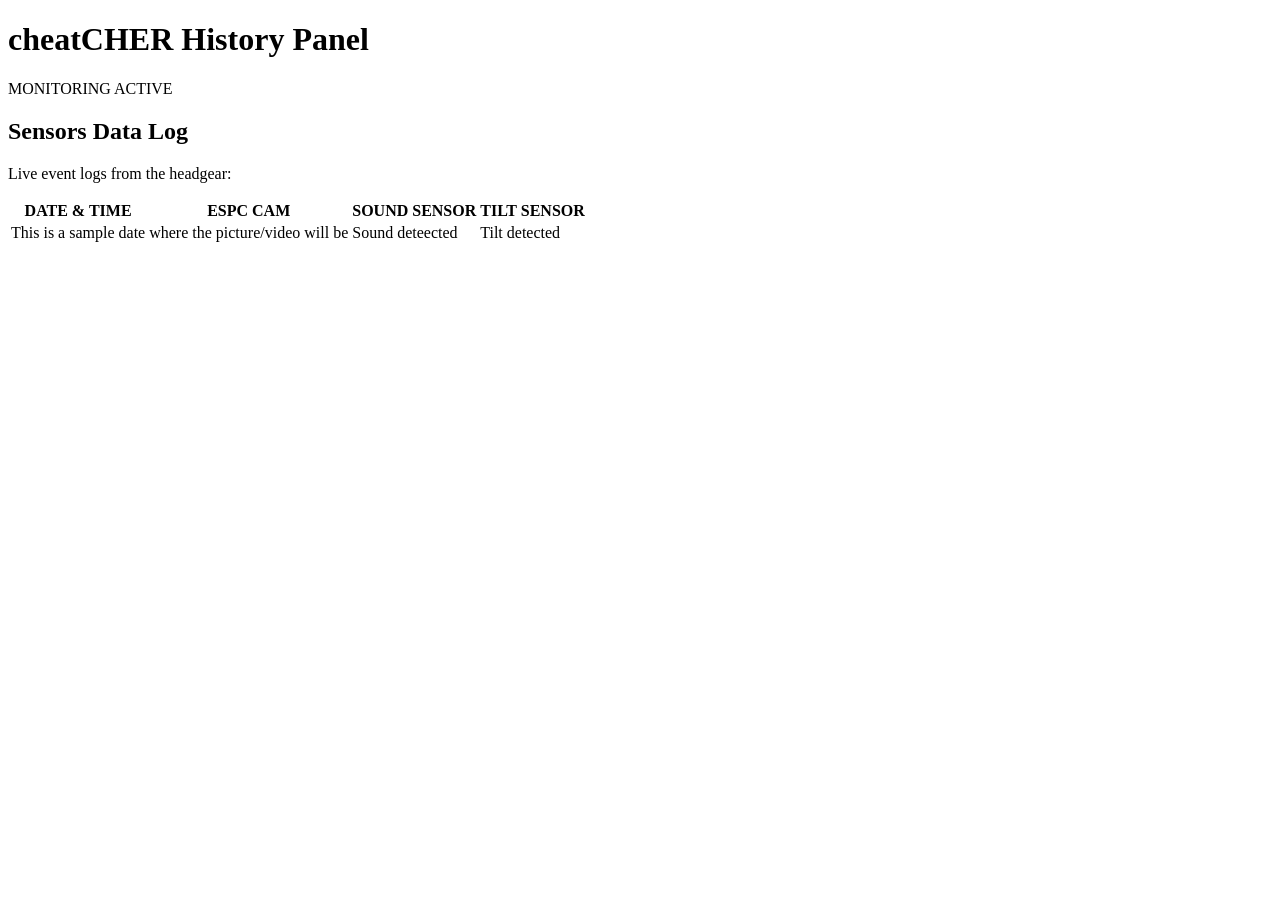
==== dashboard.html @ 7ee53c7b "Finalized cheatCHER HTML layout" ====
<!DOCTYPE html>
<html lang="en">
<head>
    <meta charset="UTF-8">
    <meta name="viewport" content="width=device-width, initial-scale=1.0">
    <title>Anti-Cheating Headgear Terminal</title>
    <link rel="stylesheet" href="style.css">
</head>
<body>

<main id="dashboard-container" class="dashboard-panel hide">
        
        <header class="main-header">
            <h1>cheatCHER History Panel</h1>
            <div id="system-status" class="status-indicator">MONITORING ACTIVE</div>  <!-- make sure this will change once the device is offline -->
        </header>

        <div class="dashboard-layout">
            
            <section class="panel-box data-section">
    <h2> Sensors Data Log</h2>
    <p>Live event logs from the headgear:</p>
    
    <div class="table-wrapper">
        <table>
            <thead>
                <tr>
                    <th>DATE & TIME</th>
                    <th>ESPC CAM</th>
                    <th>SOUND SENSOR</th>
                    <th>TILT SENSOR</th>
                </tr>
            </thead>
            
            <tbody id="log-table-body">
                
                <tr class="row-alert">
                    <td>This is a sample date</td>
                    <td>where the picture/video will be </td>
                    <td>Sound deteected</td>
                    <td>Tilt detected</td>
                </tr>
                

            </tbody>
        </table>
    </div>
</section>

        </div>
    </main>

    <script src="script.js"></script>
</body>
</html>
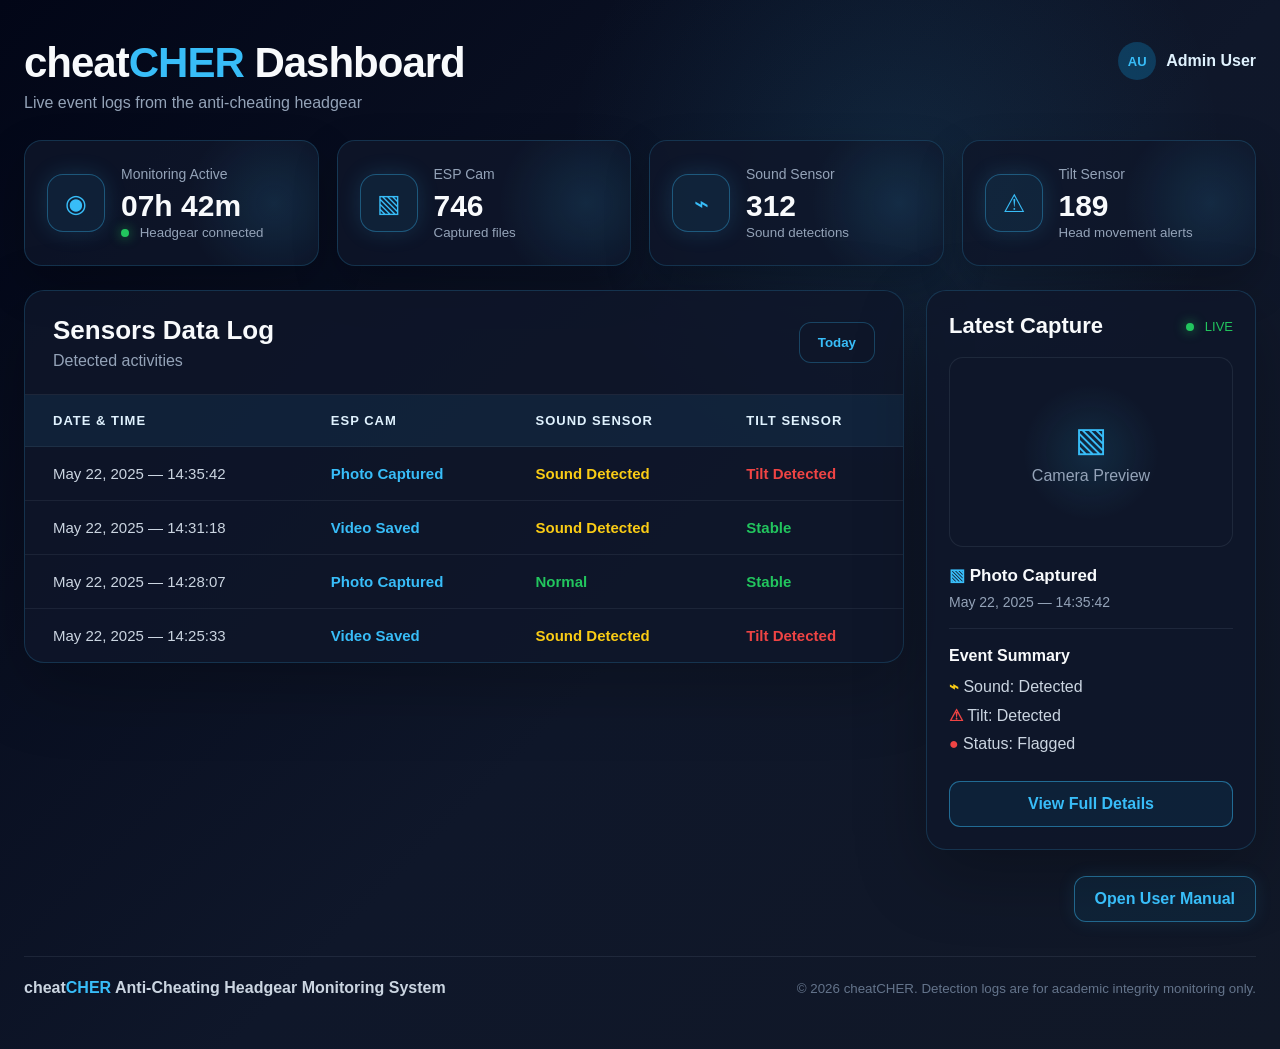
==== commit 61eb3b09: "Updated login and dashboard UI design" ====
--- a/dashboard.html
+++ b/dashboard.html
@@ -1,55 +1,193 @@
 <!DOCTYPE html>
 <html lang="en">
 <head>
-    <meta charset="UTF-8">
-    <meta name="viewport" content="width=device-width, initial-scale=1.0">
-    <title>Anti-Cheating Headgear Terminal</title>
-    <link rel="stylesheet" href="style.css">
+  <meta charset="UTF-8">
+  <meta name="viewport" content="width=device-width, initial-scale=1.0">
+  <title>cheatCHER Dashboard</title>
+  <link rel="stylesheet" href="style.css">
 </head>
-<body>
 
-<main id="dashboard-container" class="dashboard-panel hide">
-        
-        <header class="main-header">
-            <h1>cheatCHER History Panel</h1>
-            <div id="system-status" class="status-indicator">MONITORING ACTIVE</div>  <!-- make sure this will change once the device is offline -->
-        </header>
+<body class="simple-dashboard-body">
 
-        <div class="dashboard-layout">
-            
-            <section class="panel-box data-section">
-    <h2> Sensors Data Log</h2>
-    <p>Live event logs from the headgear:</p>
-    
-    <div class="table-wrapper">
-        <table>
+  <main class="simple-dashboard">
+
+    <!-- TOP HEADER -->
+    <header class="simple-dashboard-header">
+
+      <div>
+        <h1>cheat<span>CHER</span> Dashboard</h1>
+        <p>Live event logs from the anti-cheating headgear</p>
+      </div>
+
+      <div class="header-right">
+
+  <details class="admin-menu">
+    <summary>
+      <div class="admin-avatar">AU</div>
+      <p>Admin User</p>
+    </summary>
+
+    <div class="admin-dropdown">
+      <a href="login.html">Logout</a>
+    </div>
+  </details>
+
+</div>
+
+    </header>
+
+    <!-- SUMMARY CARDS -->
+    <section class="dashboard-cards">
+
+      <a href="#sensors-log" class="info-card monitoring-card">
+        <div class="card-icon">◉</div>
+        <div>
+          <p>Monitoring Active</p>
+          <h2>07h 42m</h2>
+          <small><span></span> Headgear connected</small>
+        </div>
+       </a>
+
+       <a href="#latest-capture" class="info-card">
+        <div class="card-icon">▧</div>
+        <div>
+          <p>ESP Cam</p>
+          <h2>746</h2>
+          <small>Captured files</small>
+        </div>
+      </a>
+
+      <a href="#sensors-log" class="info-card">
+        <div class="card-icon">⌁</div>
+        <div>
+          <p>Sound Sensor</p>
+          <h2>312</h2>
+          <small>Sound detections</small>
+        </div>
+      </a>
+
+      <a href="#sensors-log" class="info-card">
+        <div class="card-icon">⚠</div>
+        <div>
+          <p>Tilt Sensor</p>
+          <h2>189</h2>
+          <small>Head movement alerts</small>
+        </div>
+      </a>
+
+    </section>
+
+    <!-- TABLE + LATEST CAPTURE -->
+    <section class="dashboard-lower-grid">
+
+      <!-- DATA TABLE -->
+      <section class="data-panel" id="sensors-log">
+
+        <div class="panel-header">
+          <div>
+            <h2>Sensors Data Log</h2>
+            <p>Detected activities</p>
+          </div>
+
+          <button class="filter-btn">Today</button>
+        </div>
+
+        <div class="table-wrapper">
+          <table class="sensor-table">
             <thead>
-                <tr>
-                    <th>DATE & TIME</th>
-                    <th>ESPC CAM</th>
-                    <th>SOUND SENSOR</th>
-                    <th>TILT SENSOR</th>
-                </tr>
+              <tr>
+                <th>Date & Time</th>
+                <th>ESP Cam</th>
+                <th>Sound Sensor</th>
+                <th>Tilt Sensor</th>
+              </tr>
             </thead>
-            
+
             <tbody id="log-table-body">
-                
-                <tr class="row-alert">
-                    <td>This is a sample date</td>
-                    <td>where the picture/video will be </td>
-                    <td>Sound deteected</td>
-                    <td>Tilt detected</td>
-                </tr>
-                
+  <tr class="log-row">
+    <td>May 22, 2025 — 14:35:42</td>
+    <td><span class="cyan-text">Photo Captured</span></td>
+    <td><span class="yellow-text">Sound Detected</span></td>
+    <td><span class="red-text">Tilt Detected</span></td>
+  </tr>
 
-            </tbody>
-        </table>
+  <tr class="log-row">
+    <td>May 22, 2025 — 14:31:18</td>
+    <td><span class="cyan-text">Video Saved</span></td>
+    <td><span class="yellow-text">Sound Detected</span></td>
+    <td><span class="green-text">Stable</span></td>
+  </tr>
+
+  <tr class="log-row">
+    <td>May 22, 2025 — 14:28:07</td>
+    <td><span class="cyan-text">Photo Captured</span></td>
+    <td><span class="green-text">Normal</span></td>
+    <td><span class="green-text">Stable</span></td>
+  </tr>
+
+  <tr class="log-row">
+    <td>May 22, 2025 — 14:25:33</td>
+    <td><span class="cyan-text">Video Saved</span></td>
+    <td><span class="yellow-text">Sound Detected</span></td>
+    <td><span class="red-text">Tilt Detected</span></td>
+  </tr>
+</tbody>
+          </table>
+          <div class="empty-state is-hidden">
+             <div class="empty-icon">◎</div>
+             <h3>No detection records yet</h3>
+             <p>Waiting for headgear activity from the ESP Cam, sound sensor, and tilt sensor.</p>
+        </div>
+     </div>
+
+      </section>
+
+      <!-- LATEST CAPTURE -->
+      <aside class="latest-capture-card" id="latest-capture">
+
+  <div class="latest-header">
+    <h2>Latest Capture</h2>
+    <p><span></span> Live</p>
+  </div>
+
+  <div class="capture-box" id="latest-preview">
+    <div>
+      <span>▧</span>
+      <p>Camera Preview</p>
     </div>
+  </div>
+
+  <div class="capture-info">
+    <h3 id="latest-title"><span class="cyan-text">▧</span> Photo Captured</h3>
+    <p id="latest-date">May 22, 2025 — 14:35:42</p>
+  </div>
+
+  <div class="event-summary">
+    <h4>Event Summary</h4>
+    <p id="latest-sound"><span class="yellow-text">⌁</span> Sound: Detected</p>
+    <p id="latest-tilt"><span class="red-text">⚠</span> Tilt: Detected</p>
+    <p id="latest-status"><span class="red-text">●</span> Status: Flagged</p>
+  </div>
+
+  <a href="capture-details.html?id=event-001" class="details-btn" id="view-details-link">
+    View Full Details
+  </a>
+
+</aside>
+
+    </section>
+<section class="manual-button-section">
+  <a href="manual.html" class="manual-page-btn">
+    Open User Manual
+  </a>
 </section>
 
-        </div>
-    </main>
+<footer class="dashboard-footer">
+  <p>cheat<span>CHER</span> Anti-Cheating Headgear Monitoring System</p>
+  <small>© 2026 cheatCHER. Detection logs are for academic integrity monitoring only.</small>
+</footer>
 
-    <script src="script.js"></script>
+</main>
+<!-- <script src="script.js"></script> -->
 </body>
 </html>
--- a/style.css
+++ b/style.css
@@ -0,0 +1,1274 @@
+:root {
+  --dark-navy: #0F172A;
+  --deep-blue: #1E293B;
+  --cyan: #38BDF8;
+  --light-cyan: #E0F2FE;
+  --white: #F8FAFC;
+  --gray-text: #94A3B8;
+  --green: #22C55E;
+  --yellow: #FACC15;
+  --red-alert: #EF4444;
+
+  --page-bg: #020617;
+  --card-bg: rgba(15, 23, 42, 0.82);
+  --card-border: rgba(56, 189, 248, 0.18);
+  --soft-border: rgba(148, 163, 184, 0.12);
+}
+
+* {
+  margin: 0;
+  padding: 0;
+  box-sizing: border-box;
+}
+
+html {
+  min-height: 100%;
+  scroll-behavior: smooth;
+}
+
+body {
+  min-height: 100%;
+  overflow-x: hidden;
+  overflow-y: auto;
+  background-color: var(--dark-navy);
+  color: var(--white);
+  font-family: Arial, Helvetica, sans-serif;
+}
+
+a {
+  color: inherit;
+}
+
+button,
+input {
+  font-family: inherit;
+}
+
+/* LOGIN PAGE */
+.login-page {
+  min-height: 100vh;
+  display: grid;
+  grid-template-columns: minmax(0, 1.15fr) minmax(420px, 0.85fr);
+  background: var(--dark-navy);
+  color: var(--white);
+}
+
+/* LEFT SIDE */
+.hero-side {
+  position: relative;
+  min-height: 100vh;
+  padding: 34px 52px 30px;
+  overflow: hidden;
+  background:
+    linear-gradient(rgba(56, 189, 248, 0.045) 1px, transparent 1px),
+    linear-gradient(90deg, rgba(56, 189, 248, 0.045) 1px, transparent 1px),
+    #020617;
+  background-size: 72px 72px;
+}
+
+.brand {
+  display: flex;
+  align-items: center;
+  gap: 22px;
+  margin-bottom: 76px;
+}
+
+.brand-mark {
+  width: 96px;
+  height: 96px;
+  min-width: 96px;
+  min-height: 96px;
+  display: grid;
+  place-items: center;
+  overflow: hidden;
+  border: 3px solid var(--cyan);
+  border-radius: 24px;
+  background: rgba(15, 23, 42, 0.38);
+  box-shadow:
+    0 0 22px rgba(56, 189, 248, 0.22),
+    inset 0 0 16px rgba(56, 189, 248, 0.08);
+}
+
+.brand-headgear-logo {
+  width: 78px;
+  height: 78px;
+  max-width: 78px;
+  max-height: 78px;
+  object-fit: contain;
+  display: block;
+  filter:
+    drop-shadow(0 0 8px rgba(56, 189, 248, 0.45))
+    drop-shadow(0 8px 10px rgba(0, 0, 0, 0.45));
+}
+
+.brand h3 {
+  font-size: 42px;
+  font-weight: 900;
+  line-height: 1;
+  letter-spacing: -1px;
+}
+
+.brand span,
+.hero-content span,
+.login-subtitle span {
+  color: var(--cyan);
+}
+
+.hero-content {
+  max-width: 720px;
+}
+
+.hero-content h1 {
+  font-size: 66px;
+  line-height: 0.95;
+  letter-spacing: -2.5px;
+  margin-bottom: 18px;
+}
+
+.tagline {
+  font-size: 19px;
+  line-height: 1.45;
+  color: #cbd5e1;
+}
+
+.tagline::after {
+  content: "";
+  display: block;
+  width: 120px;
+  height: 3px;
+  margin-top: 24px;
+  background: linear-gradient(90deg, var(--cyan), transparent);
+  border-radius: 999px;
+}
+
+.hero-showcase {
+  display: block;
+  position: relative;
+  min-height: auto;
+  margin-top: 56px;
+}
+
+.feature-list {
+  width: min(620px, 100%);
+  max-width: 620px;
+  display: grid;
+  gap: 32px;
+}
+
+.feature-card {
+  display: grid;
+  grid-template-columns: 110px 1fr;
+  align-items: center;
+  gap: 28px;
+  max-width: 620px;
+}
+
+.feature-icon {
+  width: 90px;
+  height: 90px;
+  flex-shrink: 0;
+  border-radius: 50%;
+  display: grid;
+  place-items: center;
+  color: var(--cyan);
+  border: 1.6px solid rgba(56, 189, 248, 0.25);
+  background: rgba(3, 10, 28, 0.34);
+  box-shadow:
+    inset 0 0 0 1px rgba(56, 189, 248, 0.08),
+    0 0 26px rgba(56, 189, 248, 0.12);
+}
+
+.feature-svg {
+  width: 42px;
+  height: 42px;
+  display: block;
+}
+
+.feature-card h4 {
+  font-size: 26px;
+  line-height: 1.15;
+  font-weight: 900;
+  margin-bottom: 6px;
+  color: var(--white);
+}
+
+.feature-card p {
+  max-width: 440px;
+  color: #A5B4C8;
+  font-size: 15px;
+  line-height: 1.55;
+}
+
+/* If old headgear display still exists in HTML, hide it */
+.device-area,
+.device-img,
+.device-dots,
+.device-ring,
+.device-base-glow {
+  display: none;
+}
+
+/* RIGHT SIDE */
+
+.login-side {
+  position: relative;
+  min-height: 100vh;
+  padding: 42px 58px;
+  background: linear-gradient(145deg, #020617, #0F172A);
+  display: flex;
+  justify-content: center;
+  align-items: center;
+}
+
+.system-status {
+  position: absolute;
+  top: 42px;
+  right: 58px;
+  display: flex;
+  align-items: center;
+  gap: 10px;
+  color: #cbd5e1;
+  font-size: 14px;
+}
+
+.status-dot {
+  width: 9px;
+  height: 9px;
+  border-radius: 50%;
+  background: var(--green);
+  box-shadow: 0 0 12px rgba(34, 197, 94, 0.9);
+}
+
+/* LOGIN CARD */
+.login-box {
+  width: 100%;
+  max-width: 500px;
+  padding: 46px;
+  border-radius: 30px;
+  background: rgba(15, 23, 42, 0.88);
+  border: 1px solid rgba(56, 189, 248, 0.28);
+  box-shadow: 0 30px 90px rgba(0, 0, 0, 0.35);
+}
+
+.lock-icon {
+  width: 74px;
+  height: 74px;
+  margin: 0 auto 26px;
+  border-radius: 50%;
+  border: 1px solid rgba(56, 189, 248, 0.45);
+  background:
+    url("data:image/svg+xml,%3Csvg width='38' height='38' viewBox='0 0 24 24' fill='none' xmlns='http://www.w3.org/2000/svg'%3E%3Cpath d='M7 10V8C7 5.24 9.24 3 12 3C14.76 3 17 5.24 17 8V10' stroke='%2338BDF8' stroke-width='1.8' stroke-linecap='round'/%3E%3Crect x='5' y='10' width='14' height='10' rx='2' stroke='%2338BDF8' stroke-width='1.8'/%3E%3Cpath d='M12 14V16.5' stroke='%2338BDF8' stroke-width='1.8' stroke-linecap='round'/%3E%3C/svg%3E")
+    center / 38px no-repeat,
+    rgba(56, 189, 248, 0.08);
+}
+
+.login-box h2 {
+  text-align: center;
+  font-size: 30px;
+  margin-bottom: 8px;
+}
+
+.login-subtitle {
+  text-align: center;
+  color: #94A3B8;
+  margin-bottom: 34px;
+}
+
+.input-group {
+  margin-bottom: 22px;
+}
+
+.input-group label {
+  display: block;
+  margin-bottom: 9px;
+  font-weight: 700;
+}
+
+.input-group input {
+  width: 100%;
+  padding: 16px;
+  border-radius: 14px;
+  border: 1px solid rgba(148, 163, 184, 0.42);
+  background: rgba(15, 23, 42, 0.72);
+  color: var(--white);
+  outline: none;
+}
+
+.input-group input::placeholder {
+  color: #94A3B8;
+}
+
+.input-group input:focus {
+  border-color: var(--cyan);
+  box-shadow: 0 0 0 4px rgba(56, 189, 248, 0.18);
+}
+
+.error-hide {
+  display: none;
+}
+
+#login-error-msg {
+  color: var(--red-alert);
+  font-weight: 700;
+  margin-bottom: 16px;
+}
+
+.login-options {
+  display: flex;
+  justify-content: space-between;
+  align-items: center;
+  gap: 14px;
+  margin: 6px 0 24px;
+  color: #cbd5e1;
+  font-size: 14px;
+}
+
+.login-options a,
+.login-options a:visited {
+  color: var(--cyan);
+  text-decoration: none;
+  font-weight: 700;
+}
+
+.login-options a:hover {
+  color: var(--light-cyan);
+  text-decoration: underline;
+}
+
+#login-btn {
+  width: 100%;
+  padding: 16px;
+  border: none;
+  border-radius: 15px;
+  background: linear-gradient(135deg, #22d3ee, #0ea5e9, #2563eb);
+  color: white;
+  font-size: 16px;
+  font-weight: 900;
+  cursor: pointer;
+  box-shadow: 0 16px 30px rgba(14, 165, 233, 0.28);
+  transition: 0.2s ease;
+}
+
+#login-btn:hover {
+  transform: translateY(-2px);
+}
+
+/* LOGIN RESPONSIVE */
+@media (max-width: 1150px) {
+  .login-page {
+    grid-template-columns: 1fr;
+  }
+
+  .hero-side {
+    min-height: auto;
+    padding: 34px 36px 40px;
+  }
+
+  .login-side {
+    min-height: auto;
+    padding: 50px 36px;
+    display: flex;
+    flex-direction: column;
+    align-items: center;
+    justify-content: center;
+  }
+
+  .system-status {
+    position: static;
+    margin-bottom: 24px;
+    justify-content: center;
+    align-self: center;
+  }
+}
+
+@media (max-width: 900px) {
+  .brand {
+    margin-bottom: 52px;
+  }
+
+  .brand-mark {
+    width: 82px;
+    height: 82px;
+    min-width: 82px;
+    min-height: 82px;
+  }
+
+  .brand-headgear-logo {
+    width: 66px;
+    height: 66px;
+    max-width: 66px;
+    max-height: 66px;
+  }
+
+  .brand h3 {
+    font-size: 34px;
+  }
+
+  .feature-card {
+    grid-template-columns: 88px 1fr;
+    gap: 22px;
+  }
+
+  .feature-icon {
+    width: 74px;
+    height: 74px;
+  }
+}
+
+@media (max-width: 700px) {
+  .brand {
+    gap: 14px;
+    margin-bottom: 38px;
+  }
+
+  .brand-mark {
+    width: 72px;
+    height: 72px;
+    min-width: 72px;
+    min-height: 72px;
+    border-radius: 18px;
+  }
+
+  .brand-headgear-logo {
+    width: 58px;
+    height: 58px;
+    max-width: 58px;
+    max-height: 58px;
+  }
+
+  .brand h3 {
+    font-size: 28px;
+  }
+
+  .hero-content h1 {
+    font-size: 52px;
+  }
+
+  .tagline {
+    font-size: 17px;
+  }
+
+  .feature-card {
+    align-items: flex-start;
+  }
+
+  .login-box {
+    padding: 34px 26px;
+  }
+}
+
+/* DASHBOARD PAGE */
+body.simple-dashboard-body {
+  min-height: 100vh;
+  overflow-x: hidden;
+  overflow-y: auto;
+  background:
+    radial-gradient(circle at 70% 15%, rgba(56, 189, 248, 0.10), transparent 26%),
+    linear-gradient(135deg, #020617, #0F172A 55%, #111827);
+  color: var(--white);
+}
+
+.simple-dashboard {
+  width: min(1260px, calc(100% - 48px));
+  margin: 0 auto;
+  padding: 42px 0;
+}
+
+/* HEADER */
+.simple-dashboard-header {
+  display: flex;
+  justify-content: space-between;
+  align-items: flex-start;
+  gap: 24px;
+  margin-bottom: 28px;
+}
+
+.simple-dashboard-header h1 {
+  font-size: 42px;
+  line-height: 1;
+  letter-spacing: -1px;
+  margin-bottom: 10px;
+}
+
+.simple-dashboard-header h1 span {
+  color: var(--cyan);
+}
+
+.simple-dashboard-header p {
+  color: #94A3B8;
+  font-size: 16px;
+}
+
+.header-right {
+  display: flex;
+  align-items: center;
+  gap: 18px;
+}
+
+/* ADMIN USER DROPDOWN */
+.admin-menu {
+  position: relative;
+}
+
+.admin-menu summary {
+  list-style: none;
+  display: flex;
+  align-items: center;
+  gap: 10px;
+  cursor: pointer;
+  color: #E0F2FE;
+}
+
+.admin-menu summary::-webkit-details-marker {
+  display: none;
+}
+
+.admin-avatar {
+  width: 38px;
+  height: 38px;
+  border-radius: 50%;
+  display: grid;
+  place-items: center;
+  background: rgba(14, 165, 233, 0.25);
+  color: var(--cyan);
+  font-size: 13px;
+  font-weight: 900;
+}
+
+.admin-menu summary p {
+  color: #E0F2FE;
+  font-weight: 700;
+}
+
+.admin-dropdown {
+  position: absolute;
+  right: 0;
+  top: 48px;
+  width: 140px;
+  padding: 8px;
+  border-radius: 12px;
+  background: #0F172A;
+  border: 1px solid rgba(56, 189, 248, 0.25);
+  box-shadow: 0 18px 40px rgba(0, 0, 0, 0.35);
+  z-index: 20;
+}
+
+.admin-dropdown a {
+  display: block;
+  padding: 10px 12px;
+  border-radius: 8px;
+  color: #E0F2FE;
+  text-decoration: none;
+  font-weight: 700;
+}
+
+.admin-dropdown a:hover {
+  background: rgba(56, 189, 248, 0.10);
+  color: var(--cyan);
+}
+
+/* SUMMARY CARDS */
+.dashboard-cards {
+  display: grid;
+  grid-template-columns: repeat(4, 1fr);
+  gap: 18px;
+  margin-bottom: 24px;
+}
+
+.info-card {
+  min-height: 126px;
+  padding: 22px;
+  border-radius: 18px;
+  display: flex;
+  align-items: center;
+  gap: 16px;
+  text-decoration: none;
+  color: inherit;
+  cursor: pointer;
+  background:
+    radial-gradient(circle at 85% 50%, rgba(56, 189, 248, 0.12), transparent 34%),
+    rgba(15, 23, 42, 0.82);
+  border: 1px solid rgba(56, 189, 248, 0.18);
+  box-shadow: 0 18px 45px rgba(0, 0, 0, 0.22);
+  transition: 0.2s ease;
+}
+
+.info-card:visited {
+  color: inherit;
+}
+
+.info-card:hover {
+  border-color: rgba(56, 189, 248, 0.55);
+  transform: translateY(-3px);
+  box-shadow:
+    0 22px 55px rgba(0, 0, 0, 0.28),
+    0 0 24px rgba(56, 189, 248, 0.10);
+}
+
+.info-card:active {
+  transform: translateY(0);
+}
+
+.info-card:focus {
+  outline: 2px solid rgba(56, 189, 248, 0.65);
+  outline-offset: 4px;
+}
+
+.card-icon {
+  width: 58px;
+  height: 58px;
+  border-radius: 16px;
+  display: grid;
+  place-items: center;
+  color: var(--cyan);
+  font-size: 25px;
+  background: rgba(56, 189, 248, 0.08);
+  border: 1px solid rgba(56, 189, 248, 0.35);
+  box-shadow: 0 0 22px rgba(56, 189, 248, 0.16);
+}
+
+.info-card p {
+  color: #94A3B8;
+  margin-bottom: 7px;
+  font-size: 14px;
+}
+
+.info-card h2 {
+  font-size: 30px;
+}
+
+.info-card small {
+  color: #94A3B8;
+}
+
+.monitoring-card small span {
+  display: inline-block;
+  width: 8px;
+  height: 8px;
+  margin-right: 7px;
+  border-radius: 50%;
+  background: var(--green);
+  box-shadow: 0 0 12px rgba(34, 197, 94, 0.75);
+}
+
+/* TABLE AND TEST CAPTURE GRID */
+.dashboard-lower-grid {
+  display: grid;
+  grid-template-columns: minmax(0, 1fr) 330px;
+  gap: 22px;
+  align-items: start;
+}
+
+/* PANELS */
+.data-panel,
+.latest-capture-card {
+  border-radius: 20px;
+  overflow: hidden;
+  background: rgba(15, 23, 42, 0.82);
+  border: 1px solid rgba(56, 189, 248, 0.18);
+  box-shadow: 0 24px 70px rgba(0, 0, 0, 0.25);
+}
+
+.panel-header {
+  padding: 24px 28px;
+  display: flex;
+  align-items: center;
+  justify-content: space-between;
+  gap: 18px;
+  border-bottom: 1px solid rgba(148, 163, 184, 0.12);
+}
+
+.panel-header h2 {
+  font-size: 26px;
+  margin-bottom: 6px;
+}
+
+.panel-header p {
+  color: #94A3B8;
+}
+
+.filter-btn {
+  padding: 12px 18px;
+  border-radius: 12px;
+  border: 1px solid rgba(56, 189, 248, 0.28);
+  background: rgba(15, 23, 42, 0.9);
+  color: var(--cyan);
+  font-weight: 800;
+  cursor: pointer;
+}
+
+/* TABLE */
+
+.table-wrapper {
+  width: 100%;
+  overflow-x: auto;
+}
+
+.sensor-table {
+  width: 100%;
+  min-width: 760px;
+  border-collapse: collapse;
+}
+
+.sensor-table thead {
+  background: rgba(56, 189, 248, 0.08);
+}
+
+.sensor-table th {
+  padding: 18px 28px;
+  text-align: left;
+  color: #E0F2FE;
+  font-size: 13px;
+  text-transform: uppercase;
+  letter-spacing: 1px;
+}
+
+.sensor-table td {
+  padding: 18px 28px;
+  color: #cbd5e1;
+  border-top: 1px solid rgba(148, 163, 184, 0.10);
+  font-size: 15px;
+}
+
+.sensor-table tbody tr,
+.sensor-table tbody .log-row {
+  cursor: pointer;
+  transition: 0.18s ease;
+}
+
+.sensor-table tbody tr:hover,
+.sensor-table tbody .log-row:hover {
+  background: rgba(56, 189, 248, 0.07);
+}
+
+.sensor-table tbody tr:hover td,
+.sensor-table tbody .log-row:hover td {
+  color: var(--white);
+}
+
+/* EMPTY TABLE STATE */
+.empty-state {
+  padding: 46px 24px;
+  text-align: center;
+  color: #94A3B8;
+  border-top: 1px solid rgba(148, 163, 184, 0.10);
+  background:
+    radial-gradient(circle at center, rgba(56, 189, 248, 0.08), transparent 38%),
+    rgba(15, 23, 42, 0.45);
+}
+
+.empty-state.is-hidden {
+  display: none;
+}
+
+.empty-icon {
+  width: 64px;
+  height: 64px;
+  margin: 0 auto 14px;
+  border-radius: 50%;
+  display: grid;
+  place-items: center;
+  color: var(--cyan);
+  font-size: 30px;
+  border: 1px solid rgba(56, 189, 248, 0.35);
+  box-shadow: 0 0 22px rgba(56, 189, 248, 0.14);
+}
+
+.empty-state h3 {
+  color: var(--white);
+  font-size: 20px;
+  margin-bottom: 8px;
+}
+
+.empty-state p {
+  color: #94A3B8;
+  font-size: 15px;
+}
+
+/* LATEST CAPTURE */
+.latest-capture-card {
+  padding: 22px;
+}
+
+.latest-header {
+  display: flex;
+  justify-content: space-between;
+  align-items: center;
+  margin-bottom: 18px;
+}
+
+.latest-header h2 {
+  font-size: 22px;
+}
+
+.latest-header p {
+  color: var(--green);
+  text-transform: uppercase;
+  font-size: 13px;
+}
+
+.latest-header p span {
+  display: inline-block;
+  width: 8px;
+  height: 8px;
+  margin-right: 7px;
+  border-radius: 50%;
+  background: var(--green);
+  box-shadow: 0 0 12px rgba(34, 197, 94, 0.75);
+}
+
+.capture-box {
+  height: 190px;
+  border-radius: 14px;
+  background:
+    radial-gradient(circle at center, rgba(56, 189, 248, 0.12), transparent 40%),
+    rgba(15, 23, 42, 0.85);
+  border: 1px solid rgba(148, 163, 184, 0.13);
+  display: grid;
+  place-items: center;
+  margin-bottom: 18px;
+}
+
+.capture-box div {
+  text-align: center;
+  color: #94A3B8;
+}
+
+.capture-box span {
+  display: block;
+  font-size: 34px;
+  color: var(--cyan);
+  margin-bottom: 8px;
+}
+
+.capture-info {
+  padding-bottom: 18px;
+  border-bottom: 1px solid rgba(148, 163, 184, 0.12);
+}
+
+.capture-info h3 {
+  font-size: 17px;
+  margin-bottom: 8px;
+}
+
+.capture-info p {
+  color: #94A3B8;
+  font-size: 14px;
+}
+
+.event-summary {
+  padding: 18px 0;
+}
+
+.event-summary h4 {
+  margin-bottom: 12px;
+}
+
+.event-summary p {
+  color: #cbd5e1;
+  margin-bottom: 10px;
+}
+
+.details-btn {
+  display: block;
+  width: 100%;
+  padding: 13px;
+  border-radius: 11px;
+  border: 1px solid rgba(56, 189, 248, 0.48);
+  background: rgba(14, 165, 233, 0.08);
+  color: var(--cyan);
+  font-weight: 900;
+  cursor: pointer;
+  text-align: center;
+  text-decoration: none;
+}
+
+.details-btn:hover {
+  background: rgba(14, 165, 233, 0.14);
+}
+
+/* DASHBOARD FOOTER */
+.dashboard-footer {
+  margin-top: 34px;
+  padding: 22px 0 10px;
+  border-top: 1px solid rgba(148, 163, 184, 0.12);
+  display: flex;
+  align-items: center;
+  justify-content: space-between;
+  gap: 18px;
+  color: #94A3B8;
+}
+
+.dashboard-footer p {
+  font-weight: 800;
+  color: #cbd5e1;
+}
+
+.dashboard-footer p span {
+  color: var(--cyan);
+}
+
+.dashboard-footer small {
+  color: #64748b;
+  text-align: right;
+}
+
+/* STATUS COLORS */
+.cyan-text {
+  color: var(--cyan);
+  font-weight: 700;
+}
+
+.green-text {
+  color: var(--green);
+  font-weight: 700;
+}
+
+.yellow-text {
+  color: var(--yellow);
+  font-weight: 700;
+}
+
+.red-text {
+  color: var(--red-alert);
+  font-weight: 700;
+}
+
+/* DASHBOARD RESPONSIVE */
+
+@media (max-width: 1050px) {
+  .simple-dashboard-header {
+    flex-direction: column;
+    align-items: flex-start;
+  }
+
+  .header-right {
+    width: 100%;
+    justify-content: space-between;
+  }
+
+  .dashboard-cards {
+    grid-template-columns: repeat(2, 1fr);
+  }
+
+  .dashboard-lower-grid {
+    grid-template-columns: 1fr;
+  }
+}
+
+@media (max-width: 700px) {
+  .dashboard-footer {
+    flex-direction: column;
+    align-items: flex-start;
+  }
+
+  .dashboard-footer small {
+    text-align: left;
+  }
+}
+
+@media (max-width: 650px) {
+  .simple-dashboard {
+    width: min(100% - 28px, 1260px);
+    padding: 28px 0;
+  }
+
+  .simple-dashboard-header h1 {
+    font-size: 34px;
+  }
+
+  .header-right {
+    flex-direction: column;
+    align-items: flex-start;
+  }
+
+  .dashboard-cards {
+    grid-template-columns: 1fr;
+  }
+
+  .panel-header {
+    flex-direction: column;
+    align-items: flex-start;
+  }
+
+  .latest-capture-card {
+    padding: 18px;
+  }
+}
+
+/* USER MANUAL PAGE */
+
+.manual-button-section {
+  margin-top: 26px;
+  display: flex;
+  justify-content: flex-end;
+}
+
+.manual-page-btn,
+.back-dashboard-btn {
+  display: inline-flex;
+  align-items: center;
+  justify-content: center;
+  padding: 13px 20px;
+  border-radius: 12px;
+  border: 1px solid rgba(56, 189, 248, 0.45);
+  background: rgba(14, 165, 233, 0.08);
+  color: var(--cyan);
+  text-decoration: none;
+  font-weight: 900;
+  box-shadow: 0 0 18px rgba(56, 189, 248, 0.10);
+  transition: 0.2s ease;
+}
+
+.manual-page-btn:hover,
+.back-dashboard-btn:hover {
+  background: rgba(14, 165, 233, 0.16);
+  transform: translateY(-2px);
+}
+
+body.manual-body {
+  min-height: 100vh;
+  overflow-x: hidden;
+  overflow-y: auto;
+  background:
+    radial-gradient(circle at 70% 15%, rgba(56, 189, 248, 0.10), transparent 26%),
+    linear-gradient(135deg, #020617, #0F172A 55%, #111827);
+  color: var(--white);
+}
+
+.manual-page {
+  width: min(1100px, calc(100% - 48px));
+  margin: 0 auto;
+  padding: 42px 0;
+}
+
+.manual-page-header {
+  display: flex;
+  align-items: flex-start;
+  justify-content: space-between;
+  gap: 24px;
+  margin-bottom: 28px;
+}
+
+.manual-page-header h1 {
+  font-size: 42px;
+  line-height: 1;
+  letter-spacing: -1px;
+  margin-bottom: 10px;
+}
+
+.manual-page-header h1 span {
+  color: var(--cyan);
+}
+
+.manual-page-header p {
+  color: #94A3B8;
+  font-size: 16px;
+}
+
+.manual-panel {
+  padding: 28px;
+  border-radius: 20px;
+  background: rgba(15, 23, 42, 0.82);
+  border: 1px solid rgba(56, 189, 248, 0.18);
+  box-shadow: 0 24px 70px rgba(0, 0, 0, 0.25);
+  display: grid;
+  gap: 16px;
+}
+
+.manual-step,
+.manual-note-box {
+  padding: 20px;
+  border-radius: 16px;
+  background:
+    radial-gradient(circle at top right, rgba(56, 189, 248, 0.10), transparent 38%),
+    rgba(2, 6, 23, 0.42);
+  border: 1px solid rgba(148, 163, 184, 0.12);
+}
+
+.manual-step h2,
+.manual-note-box h2 {
+  font-size: 20px;
+  margin-bottom: 10px;
+  color: var(--cyan);
+}
+
+.manual-step p,
+.manual-note-box p {
+  color: #cbd5e1;
+  line-height: 1.6;
+  font-size: 15px;
+}
+
+.manual-note-box p {
+  margin-bottom: 8px;
+}
+
+/* MANUAL RESPONSIVE */
+
+@media (max-width: 700px) {
+  .manual-button-section {
+    justify-content: flex-start;
+  }
+
+  .manual-page-header {
+    flex-direction: column;
+  }
+
+  .manual-page-header h1 {
+    font-size: 34px;
+  }
+
+  .manual-panel {
+    padding: 20px;
+  }
+}
+
+/* CAPTURE DETAILS PAGE */
+
+body.capture-details-body {
+  min-height: 100vh;
+  overflow-x: hidden;
+  overflow-y: auto;
+  background:
+    radial-gradient(circle at 70% 15%, rgba(56, 189, 248, 0.10), transparent 26%),
+    linear-gradient(135deg, #020617, #0F172A 55%, #111827);
+  color: var(--white);
+}
+
+.capture-details-page {
+  width: min(1100px, calc(100% - 48px));
+  margin: 0 auto;
+  padding: 42px 0;
+}
+
+.capture-details-header {
+  display: flex;
+  align-items: flex-start;
+  justify-content: space-between;
+  gap: 24px;
+  margin-bottom: 28px;
+}
+
+.capture-details-header h1 {
+  font-size: 42px;
+  line-height: 1;
+  letter-spacing: -1px;
+  margin-bottom: 10px;
+}
+
+.capture-details-header h1 span {
+  color: var(--cyan);
+}
+
+.capture-details-header p {
+  color: #94A3B8;
+}
+
+.capture-details-panel {
+  display: grid;
+  gap: 20px;
+}
+
+.capture-large-preview {
+  height: 430px;
+  border-radius: 20px;
+  background:
+    radial-gradient(circle at center, rgba(56, 189, 248, 0.12), transparent 40%),
+    rgba(15, 23, 42, 0.85);
+  border: 1px solid rgba(56, 189, 248, 0.18);
+  display: grid;
+  place-items: center;
+  overflow: hidden;
+}
+
+.capture-large-preview div {
+  text-align: center;
+  color: #94A3B8;
+}
+
+.capture-large-preview span {
+  display: block;
+  color: var(--cyan);
+  font-size: 42px;
+  margin-bottom: 10px;
+}
+
+.detail-card {
+  padding: 24px;
+  border-radius: 18px;
+  background: rgba(15, 23, 42, 0.82);
+  border: 1px solid rgba(56, 189, 248, 0.18);
+  box-shadow: 0 24px 70px rgba(0, 0, 0, 0.20);
+}
+
+.detail-card h2 {
+  font-size: 24px;
+  color: var(--cyan);
+  margin-bottom: 16px;
+}
+
+.detail-card p {
+  color: #cbd5e1;
+  line-height: 1.7;
+}
+
+.detail-list {
+  display: grid;
+  gap: 10px;
+}
+
+.detail-list strong {
+  color: var(--white);
+}
+
+/* CAPTURE DETAILS RESPONSIVE */
+
+@media (max-width: 700px) {
+  .capture-details-header {
+    flex-direction: column;
+  }
+
+  .capture-details-header h1 {
+    font-size: 34px;
+  }
+
+  .capture-large-preview {
+    height: 260px;
+  }
+}
+
+/* LOGIN LEFT SIDE BACKGROUND IMAGE */
+.login-page .hero-side {
+  position: relative !important;
+  isolation: isolate !important;
+  overflow: hidden !important;
+
+  background:
+    linear-gradient(
+      90deg,
+      rgba(2, 6, 23, 0.18),
+      rgba(2, 6, 23, 0.06)
+    ),
+    url("images/login-left-bg.png") center center / cover no-repeat !important;
+}
+
+.login-page .hero-side::before,
+.login-page .hero-side::after,
+.login-page .hero-showcase::before,
+.login-page .hero-showcase::after,
+.login-page .hero-content::after,
+.login-page .feature-list::after {
+  display: none !important;
+  content: none !important;
+  background: none !important;
+}
+
+.login-page .brand,
+.login-page .hero-content,
+.login-page .hero-showcase,
+.login-page .feature-list,
+.login-page .feature-card {
+  position: relative !important;
+  z-index: 5 !important;
+}
